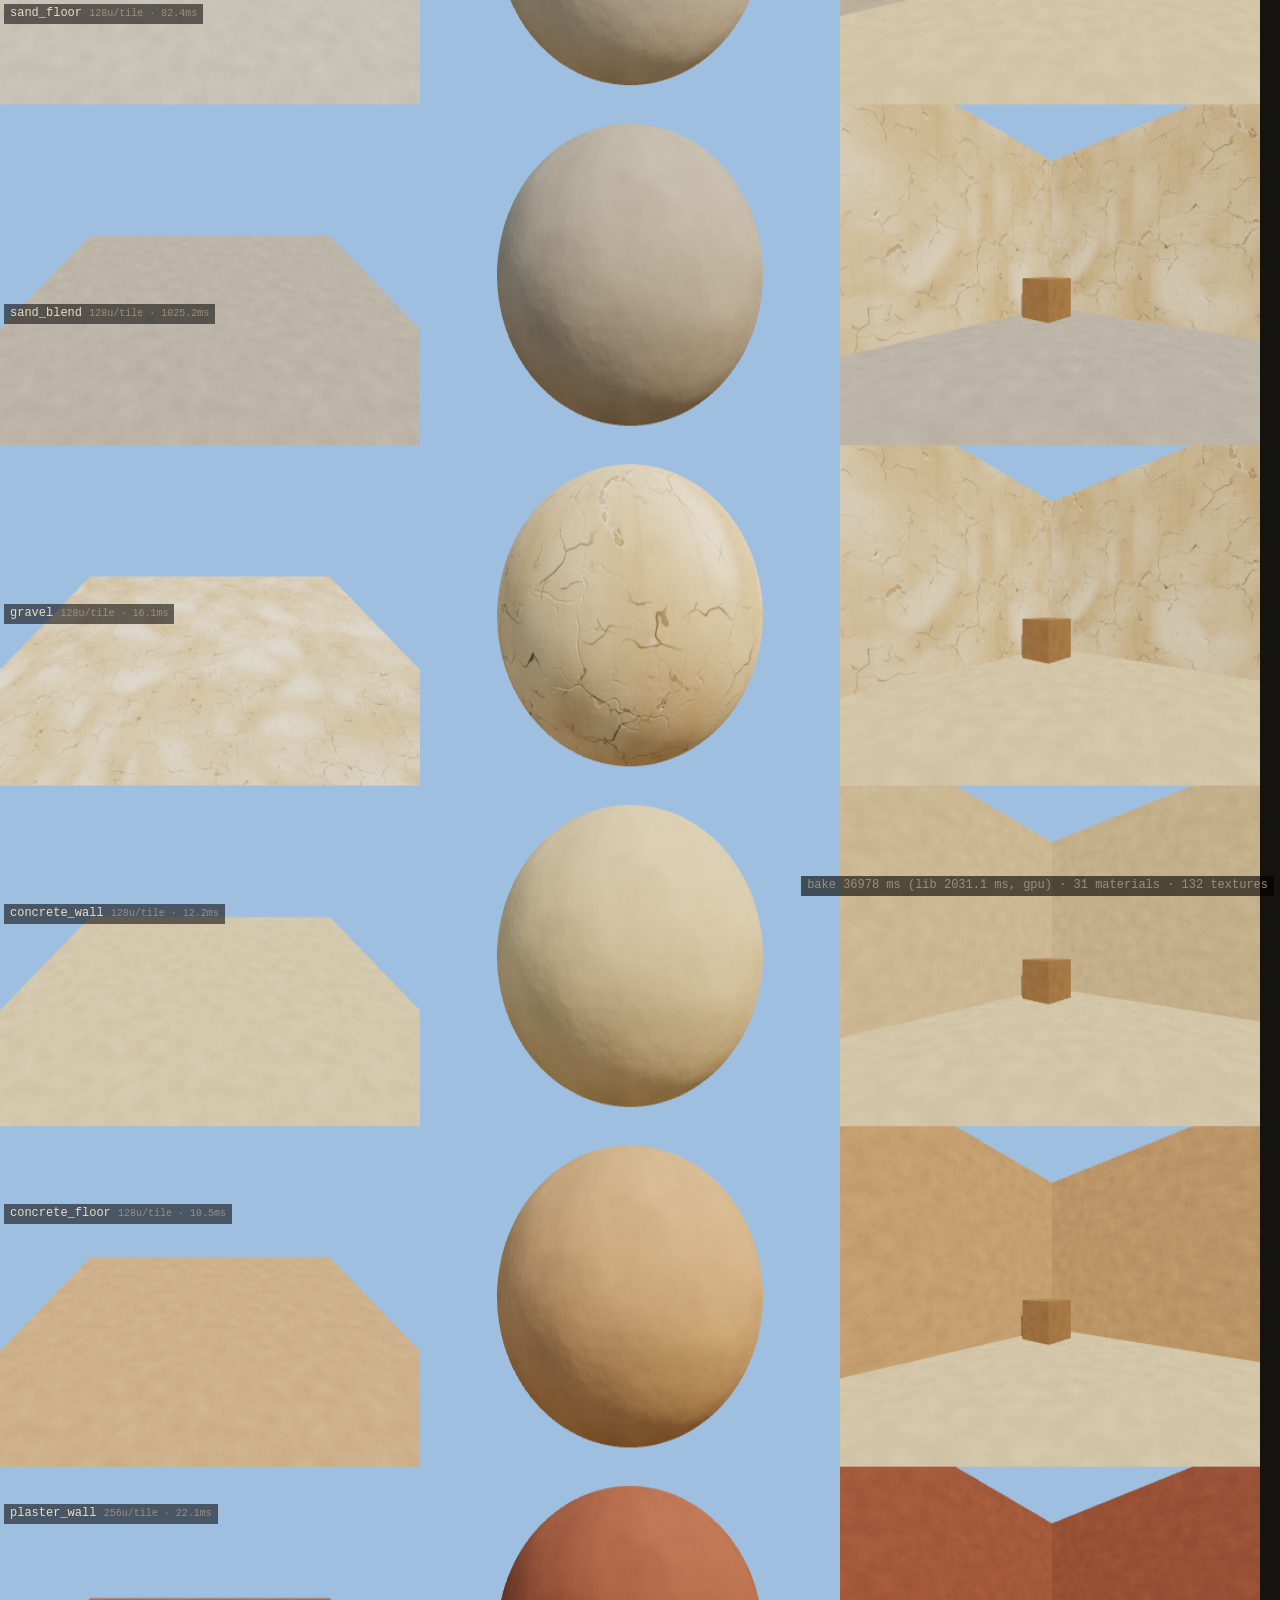
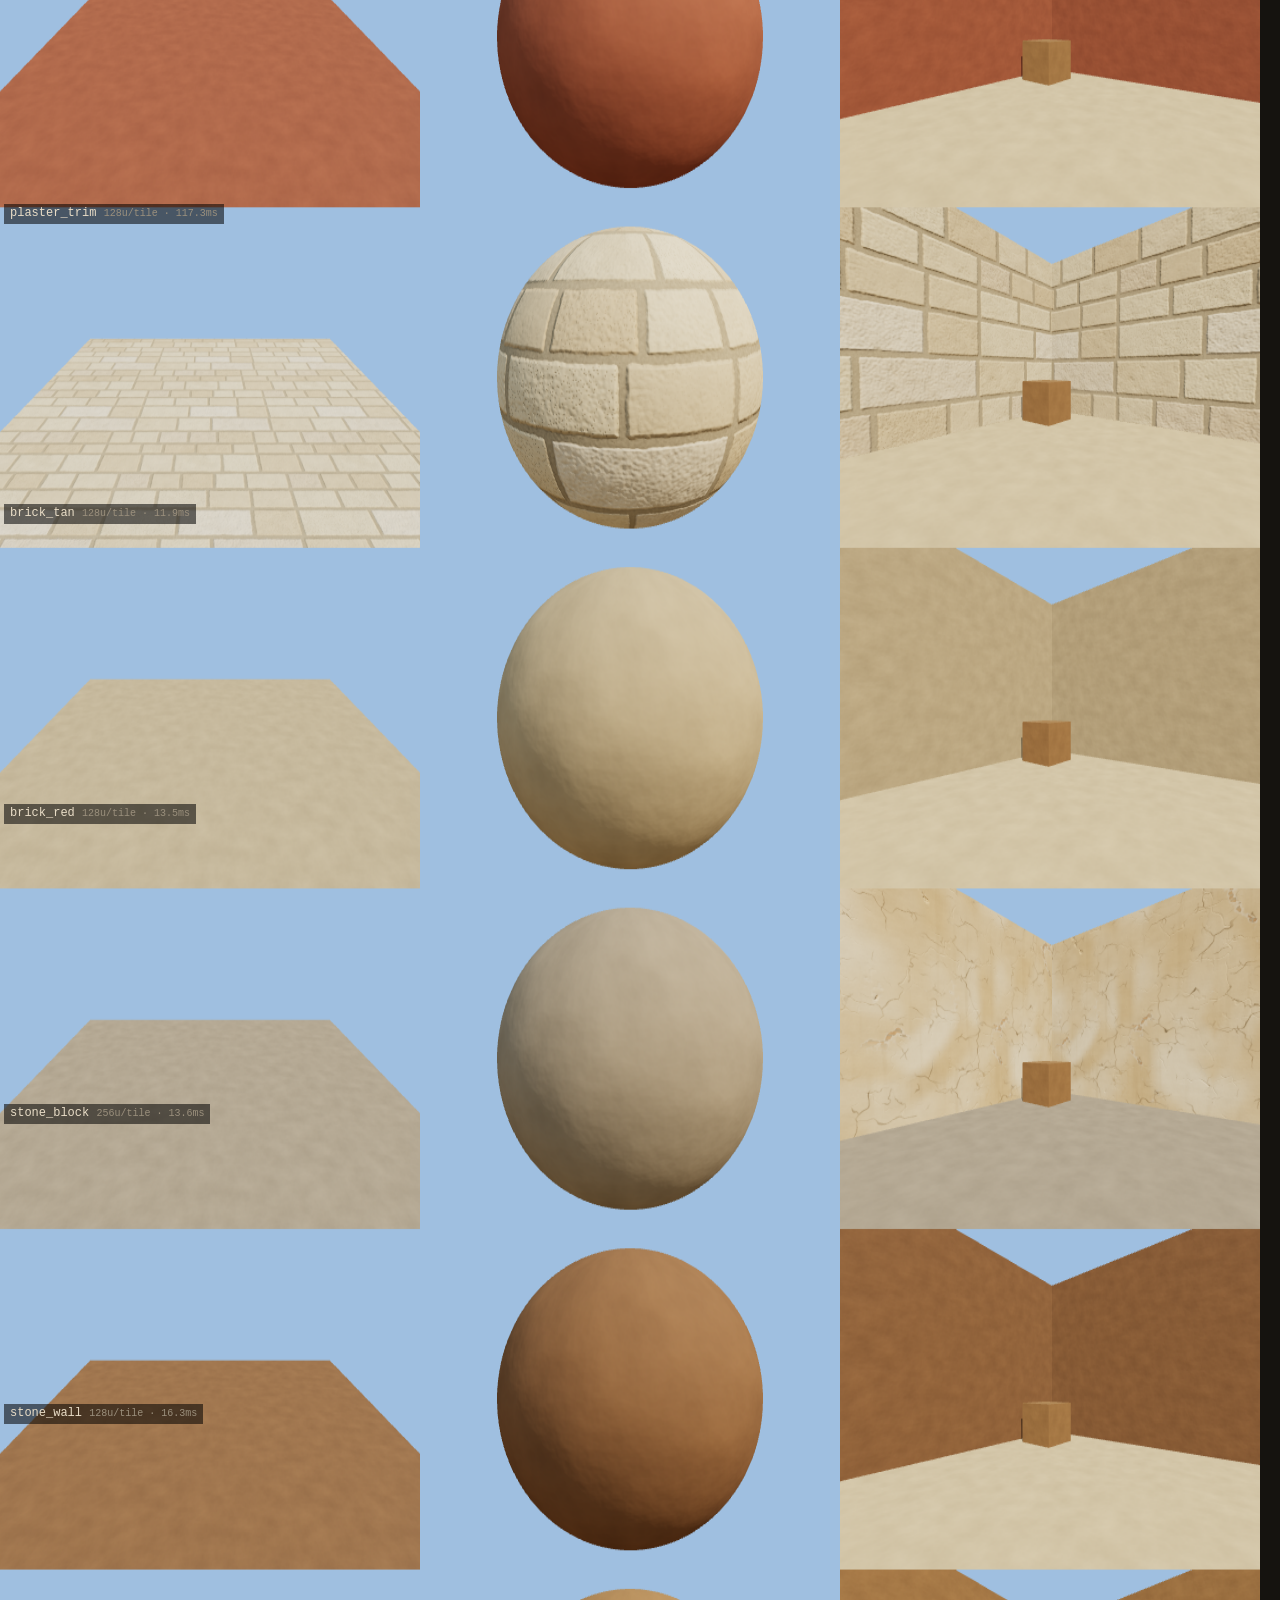
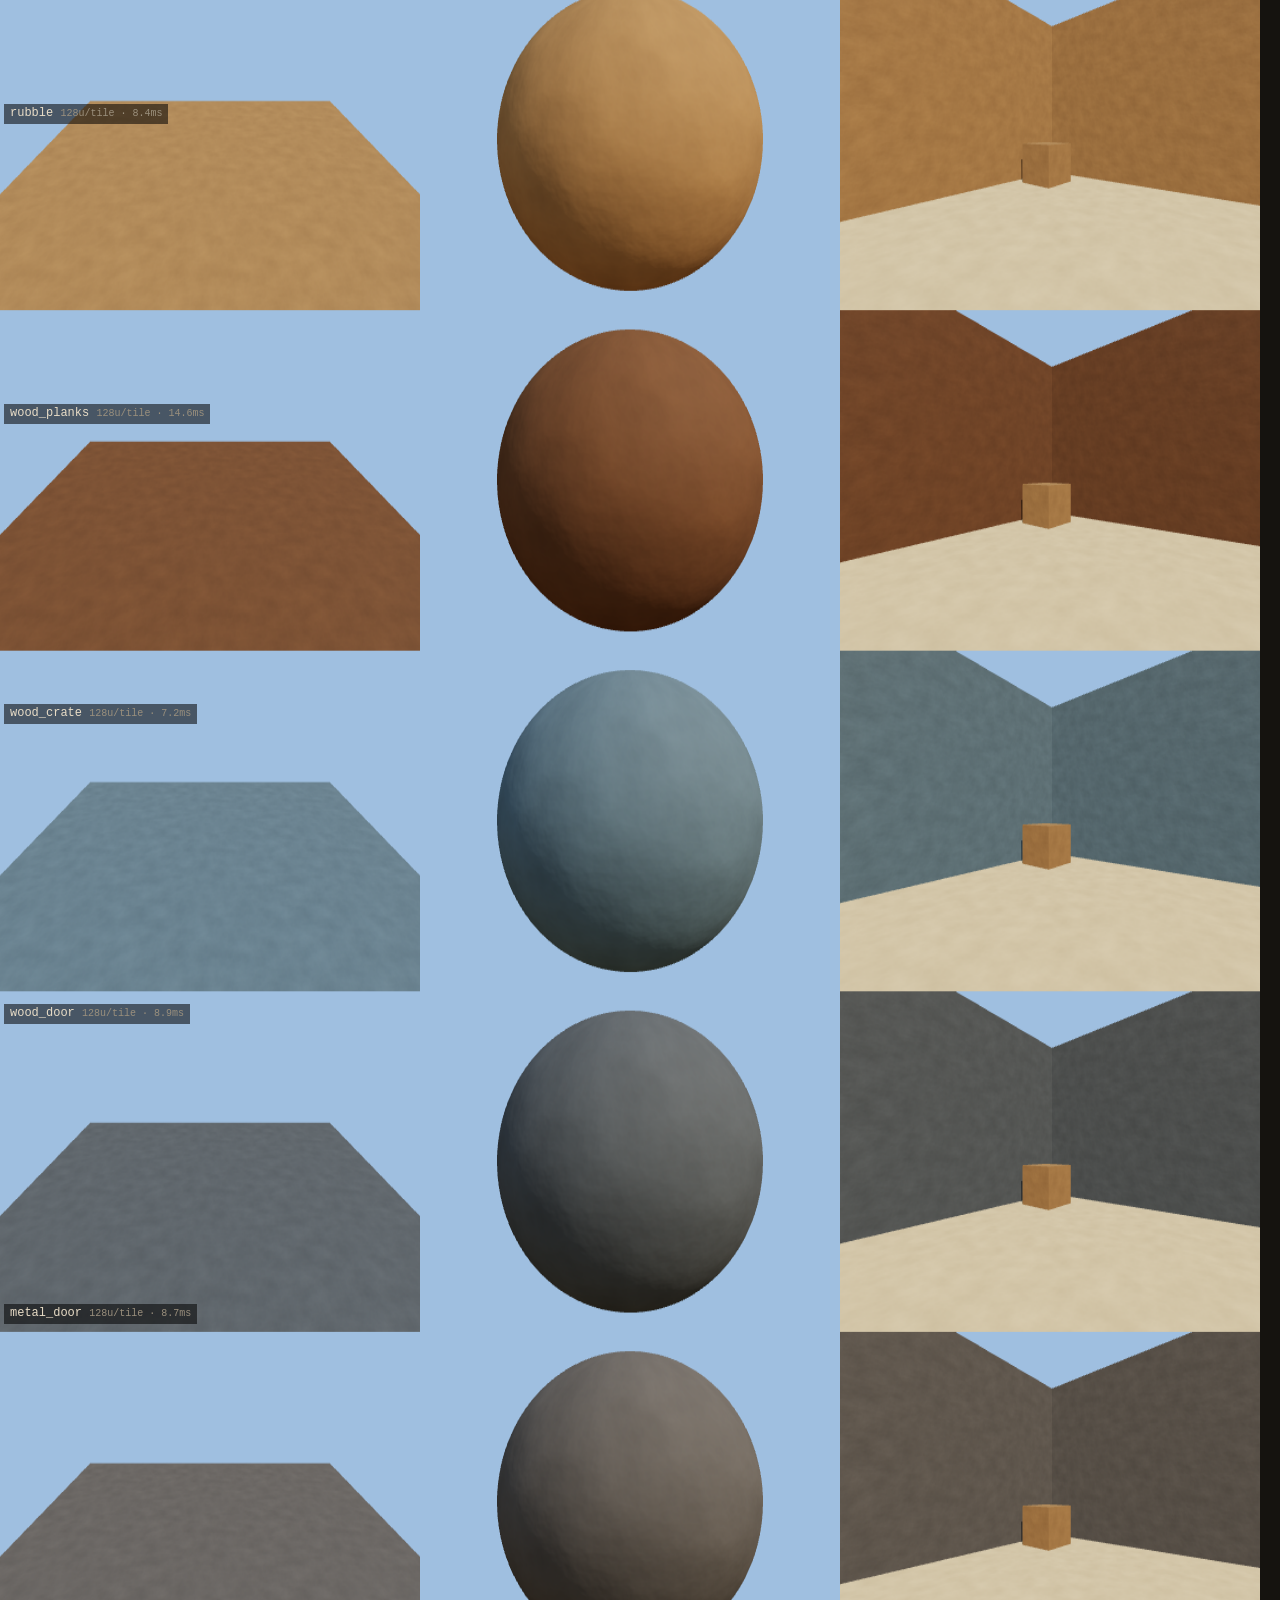
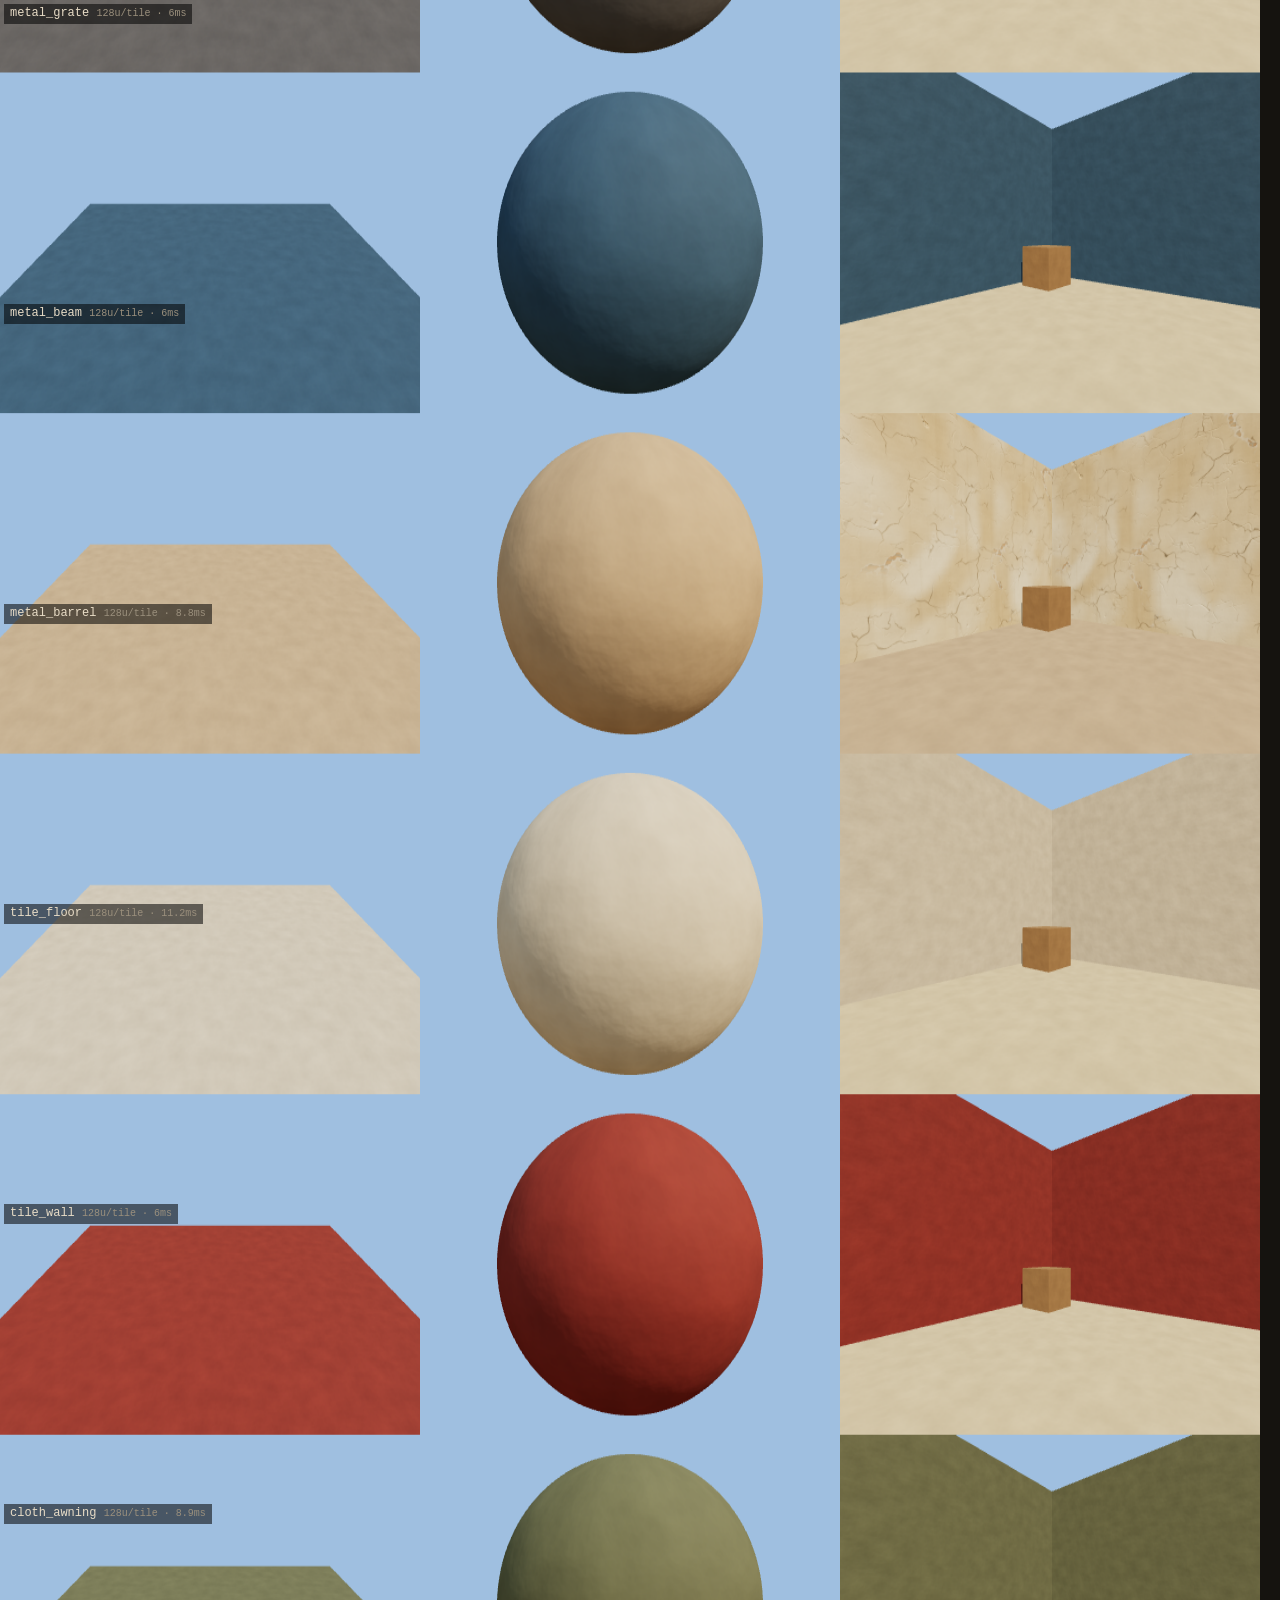
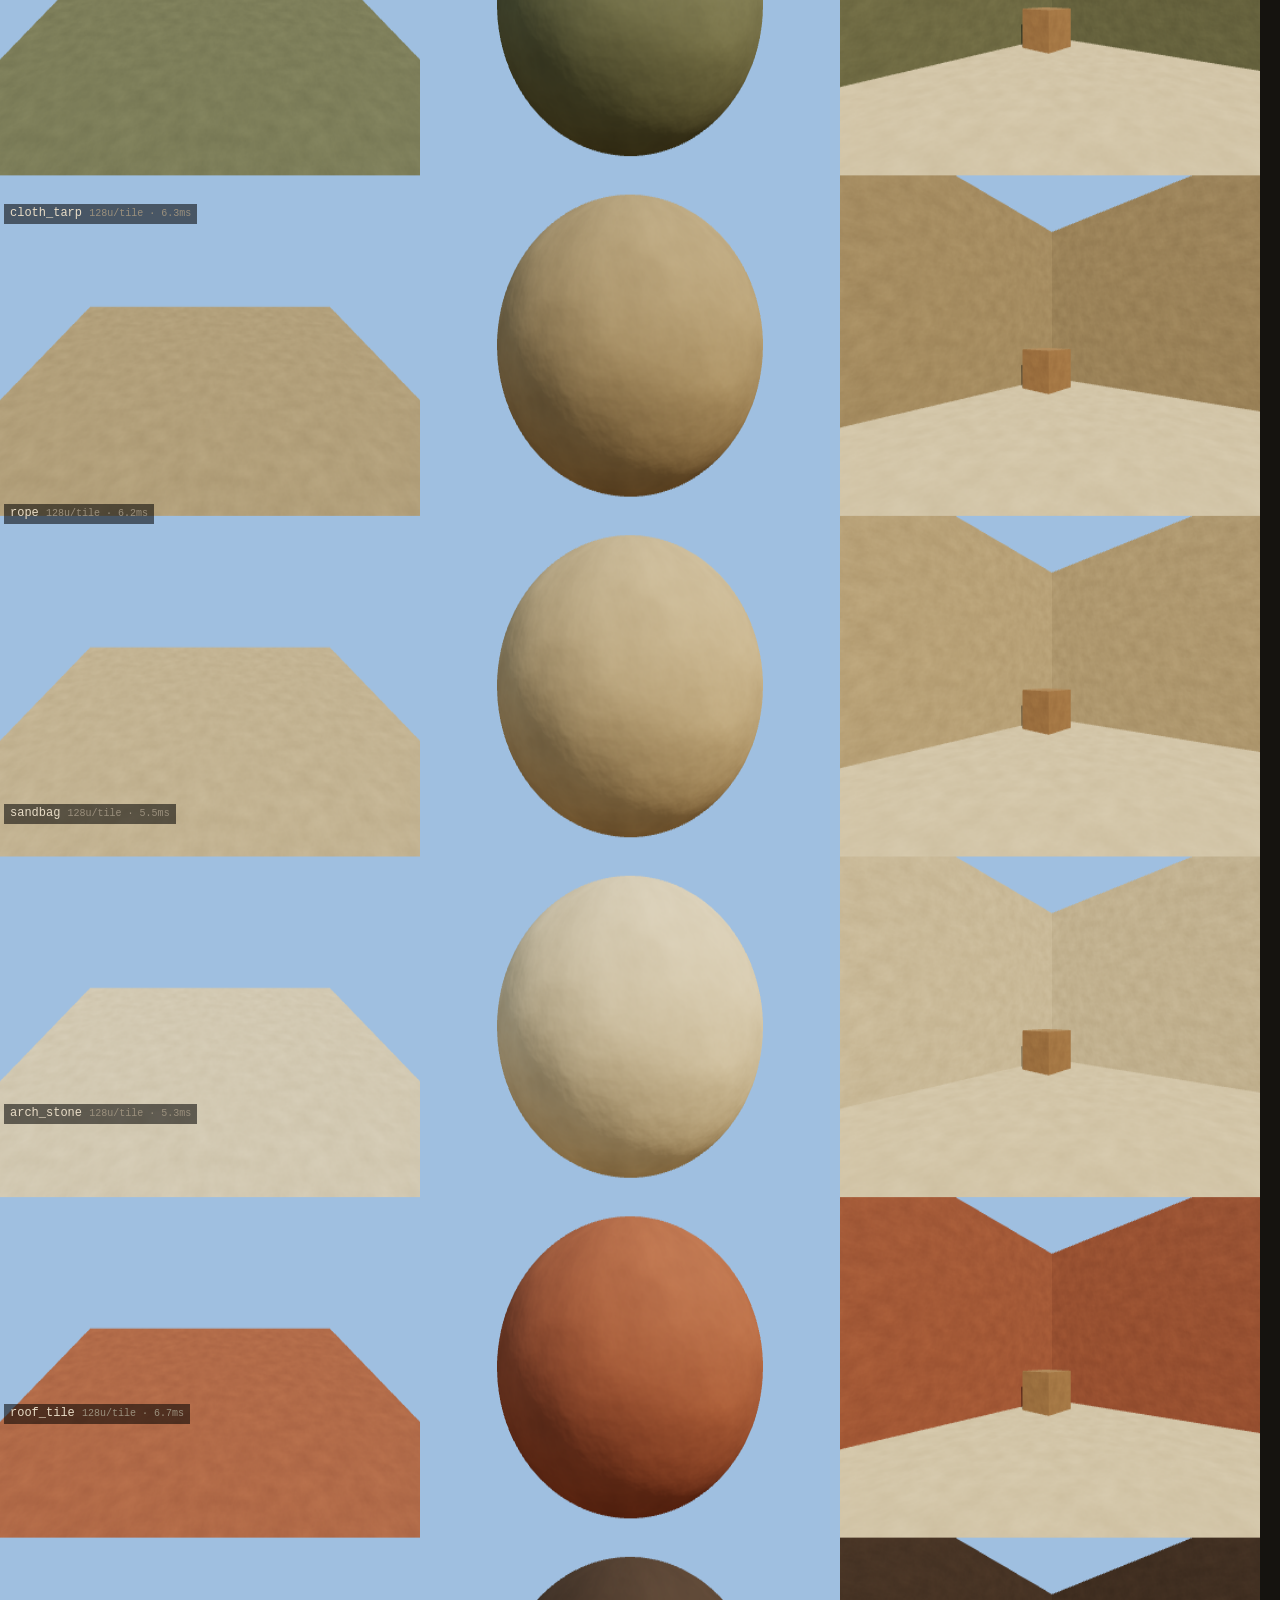
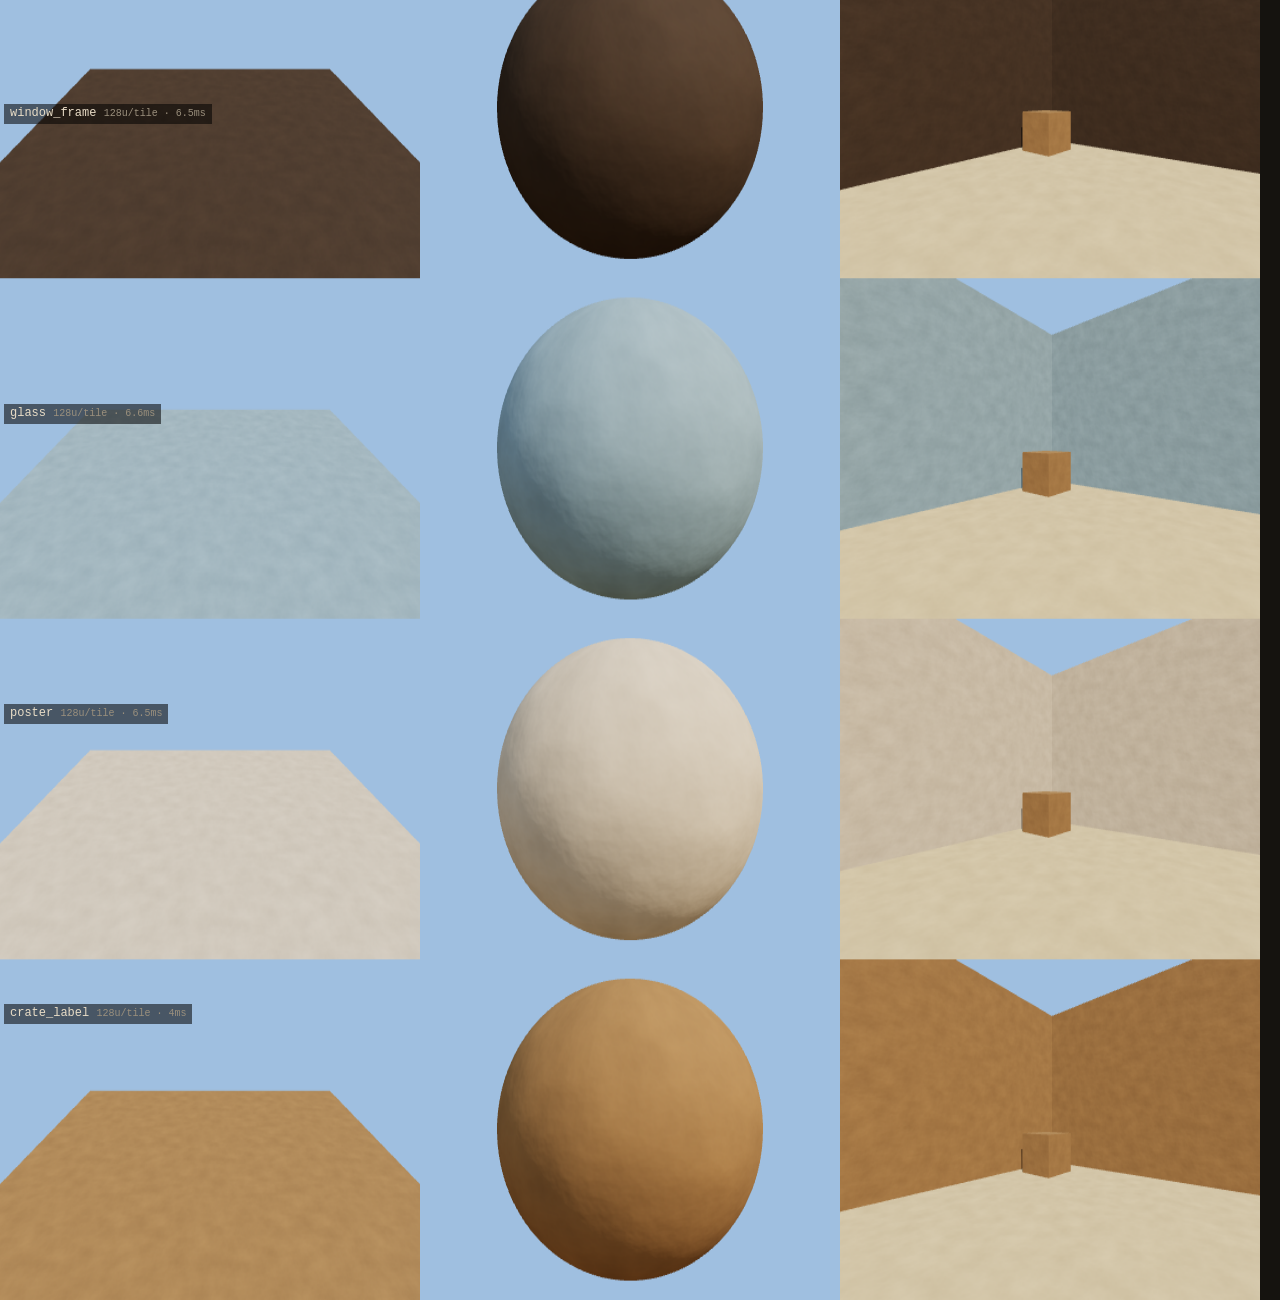
==== dust2/tools/texlab.html @ 78cd3561 "dust2: WIP snapshot of wave-1 agent work in progress Partial output from the parallel specialist age" ====
<!doctype html>
<html lang="en">
<head>
<meta charset="utf-8" />
<title>Texture Lab</title>
<meta name="viewport" content="width=device-width, initial-scale=1" />
<style>
  :root { --bg: #15130f; --fg: #e8dcc6; --dim: #9a8f7c; }
  html, body { margin: 0; background: var(--bg); color: var(--fg); font: 12px/1.3 ui-monospace, Menlo, Consolas, monospace; }
  canvas { display: block; }
  #labels { position: absolute; inset: 0; pointer-events: none; }
  .lab { position: absolute; padding: 2px 6px; background: rgba(0,0,0,.55); color: var(--fg); }
  .lab small { color: var(--dim); }
  #stat { position: fixed; right: 6px; bottom: 4px; color: var(--dim); background: rgba(0,0,0,.6); padding: 2px 6px; }
</style>
<script type="importmap">
{ "imports": { "three": "../vendor/three/build/three.module.js", "three/addons/": "../vendor/three/jsm/" } }
</script>
</head>
<body>
<canvas id="c"></canvas>
<div id="labels"></div>
<div id="stat"></div>
<script type="module">
// Texture lab: swatch board for TextureLib (see tools/texlab.mjs).
//   ?keys=a,b          materials to show (default all)
//   ?view=board        per material: 3x3 tiled plane | sphere | wall corner (world uvs)
//   ?view=maps         per material: albedo | normal | AO | roughness | metalness (flat)
//   ?view=wall&keys=k  one big corner + plane, for close critique
//   ?view=decals       every decal on a concrete wall
//   ?cell=WxH          cell size (default 420x300)
import * as THREE from 'three';
import { World } from '../src/core/world.js';
import { TextureLib } from '../src/art/textures.js';

const P = new URLSearchParams(location.search);
World.quality = P.get('quality') || 'high';
const view = P.get('view') || 'board';
const [CW, CH] = (P.get('cell') || (view === 'wall' ? '960x620' : view === 'maps' ? '256x256' : '420x300')).split('x').map(Number);

const canvas = document.getElementById('c');
const renderer = new THREE.WebGLRenderer({ canvas, antialias: true, preserveDrawingBuffer: true });
renderer.setPixelRatio(1);
renderer.outputColorSpace = THREE.SRGBColorSpace;
renderer.toneMapping = THREE.ACESFilmicToneMapping;
renderer.toneMappingExposure = +(P.get('exposure') || 1.0);
renderer.shadowMap.enabled = true;
renderer.shadowMap.type = THREE.PCFSoftShadowMap;
window.renderer = renderer;
TextureLib.setRenderer(renderer);

const t0 = performance.now();
await TextureLib.ready;
// force GPU completion so the timing is honest
{ const px = new Uint8Array(4); const rt = new THREE.WebGLRenderTarget(1, 1); renderer.setRenderTarget(rt); renderer.readRenderTargetPixels(rt, 0, 0, 1, 1, px); renderer.setRenderTarget(null); rt.dispose(); }
const bakeMs = performance.now() - t0;

const keys = (P.get('keys') || TextureLib.keys().join(',')).split(',').filter(Boolean);
const labels = document.getElementById('labels');
function label(x, y, html) { const d = document.createElement('div'); d.className = 'lab'; d.style.left = x + 'px'; d.style.top = y + 'px'; d.innerHTML = html; labels.appendChild(d); }

// ---- lighting rig shared by the 3D views --------------------------------------------------
function rig(scene, target, size) {
  const hemi = new THREE.HemisphereLight(0xbcd3ef, 0x9a7e58, 1.15);
  scene.add(hemi);
  const sun = new THREE.DirectionalLight(0xffeed8, 3.4);
  sun.position.copy(target).add(new THREE.Vector3(0.55, 0.75, 0.42).normalize().multiplyScalar(size * 3));
  sun.target.position.copy(target);
  sun.castShadow = true;
  sun.shadow.mapSize.set(2048, 2048);
  const s = sun.shadow.camera; s.left = s.bottom = -size * 1.2; s.right = s.top = size * 1.2; s.near = 1e-3 * size; s.far = size * 8;
  sun.shadow.bias = -0.0004; sun.shadow.normalBias = 0.01 * size / 256;
  scene.add(sun, sun.target);
  scene.background = new THREE.Color(0x9fbfe0);
}

// sky-ish environment for plausible specular
const pmrem = new THREE.PMREMGenerator(renderer);
{
  const es = new THREE.Scene();
  const g = new THREE.SphereGeometry(10, 32, 16);
  const m = new THREE.ShaderMaterial({ side: THREE.BackSide, vertexShader: 'varying vec3 p; void main(){ p = position; gl_Position = projectionMatrix*modelViewMatrix*vec4(position,1.); }',
    fragmentShader: 'varying vec3 p; void main(){ float y = normalize(p).y; vec3 sky = mix(vec3(0.75,0.82,0.9), vec3(0.35,0.55,0.85), smoothstep(0.,1.,y)); vec3 gr = vec3(0.45,0.37,0.26); gl_FragColor = vec4(y > 0. ? sky : gr, 1.); }' });
  es.add(new THREE.Mesh(g, m));
  var envTex = pmrem.fromScene(es, 0.02).texture;
}

// (a) 3x3 tiled plane
const planeScene = new THREE.Scene(); planeScene.environment = envTex; planeScene.environmentIntensity = 0.5;
rig(planeScene, new THREE.Vector3(0, 0, 0), 2);
const plane = new THREE.Mesh(new THREE.PlaneGeometry(3, 3), null);
plane.rotation.x = -Math.PI / 2; plane.receiveShadow = true; planeScene.add(plane);
const planeCam = new THREE.PerspectiveCamera(50, CW / CH, 0.01, 50);
planeCam.position.set(0, 1.25, 2.35); planeCam.lookAt(0, 0, -0.45);

// (b) sphere
const sphScene = new THREE.Scene(); sphScene.environment = envTex; sphScene.environmentIntensity = 0.5;
rig(sphScene, new THREE.Vector3(), 2);
const sph = new THREE.Mesh(new THREE.SphereGeometry(1, 128, 64), null); sph.castShadow = sph.receiveShadow = true; sphScene.add(sph);
const sphCam = new THREE.PerspectiveCamera(40, CW / CH, 0.1, 50); sphCam.position.set(0, 0.6, 3.2); sphCam.lookAt(0, 0, 0);

// (c) corner of two walls + floor, world-space uvs at real texel density
const FLOOR_KEYS = new Set(['sand_floor', 'sand_blend', 'gravel', 'concrete_floor', 'tile_floor', 'rubble']);
function cornerScene(key) {
  const inf = TextureLib.info(key) || { world: 256 };
  const W = 256;
  const sc = new THREE.Scene(); sc.environment = envTex; sc.environmentIntensity = 0.5;
  rig(sc, new THREE.Vector3(-W * 0.2, 40, -W * 0.2), W);
  const wallKey = FLOOR_KEYS.has(key) ? 'plaster_wall' : key;
  const floorKey = FLOOR_KEYS.has(key) ? key : 'sand_floor';
  const wm = TextureLib.material(wallKey, { world: true });
  const fm = TextureLib.material(floorKey, { world: true });
  const box = (sx, sy, sz, x, y, z, m) => { const b = new THREE.Mesh(new THREE.BoxGeometry(sx, sy, sz), m); b.position.set(x, y, z); b.castShadow = b.receiveShadow = true; sc.add(b); return b; };
  box(3 * W, 16, 3 * W, 0, -8, 0, fm);
  box(3 * W, 220, 16, 0, 110, -W * 0.5 - 8, wm);
  box(16, 220, 3 * W, -W * 0.5 - 8, 110, 0, wm);
  box(48, 48, 48, -W * 0.5 + 40, 24, -W * 0.5 + 60, TextureLib.material('wood_crate', { world: true }));
  const cam = new THREE.PerspectiveCamera(70, CW / CH, 1, 5000);
  cam.position.set(W * 0.42, 64, W * 0.62); cam.lookAt(-W * 0.35, 52, -W * 0.3);
  return { sc, cam };
}

// flat map viewer
const flatScene = new THREE.Scene();
const flatCam = new THREE.OrthographicCamera(-1, 1, 1, -1, 0, 1);
const flatMat = new THREE.ShaderMaterial({
  uniforms: { t: { value: null }, mode: { value: 0 }, enc: { value: 0 } },
  vertexShader: 'varying vec2 vUv; void main(){ vUv = uv; gl_Position = vec4(position.xy, 0., 1.); }',
  fragmentShader: `uniform sampler2D t; uniform int mode; uniform int enc; varying vec2 vUv;
    void main(){ vec4 c = texture2D(t, vUv); vec3 o = c.rgb;
      if (mode == 1) o = vec3(c.r); else if (mode == 2) o = vec3(c.g); else if (mode == 3) o = vec3(c.b); else if (mode == 4) o = vec3(c.a);
      if (enc == 1) o = pow(o, vec3(1.0 / 2.2));
      gl_FragColor = vec4(o, 1.);
    }`,
});
flatMat.toneMapped = false;
flatScene.add(new THREE.Mesh(new THREE.PlaneGeometry(2, 2), flatMat));

function renderCell(scene, cam, x, y, w, h, H) {
  renderer.setViewport(x, H - y - h, w, h);
  renderer.setScissor(x, H - y - h, w, h);
  renderer.render(scene, cam);
}

function layout(cols, rows) {
  const W = cols * CW, H = rows * CH;
  renderer.setSize(W, H, true);
  renderer.setScissorTest(true);
  renderer.autoClear = true;
  return [W, H];
}

const st = TextureLib.stats();
if (view === 'board') {
  const [, H] = layout(3, keys.length);
  keys.forEach((k, i) => {
    const y = i * CH;
    plane.material = TextureLib.material(k, { repeat: 3 });
    renderCell(planeScene, planeCam, 0, y, CW, CH, H);
    sph.material = TextureLib.material(k, { repeat: [2, 1] });
    renderCell(sphScene, sphCam, CW, y, CW, CH, H);
    const c = cornerScene(k);
    renderCell(c.sc, c.cam, 2 * CW, y, CW, CH, H);
    const inf = TextureLib.info(k);
    label(4, y + 4, `${k} <small>${inf?.world}u/tile · ${st.perKey[k] ?? '?'}ms</small>`);
  });
} else if (view === 'wall') {
  const [, H] = layout(1, keys.length * 2);
  keys.forEach((k, i) => {
    const c = cornerScene(k);
    renderCell(c.sc, c.cam, 0, i * 2 * CH, CW, CH, H);
    plane.material = TextureLib.material(k, { repeat: 3 });
    renderCell(planeScene, planeCam, 0, (i * 2 + 1) * CH, CW, CH, H);
    label(4, i * 2 * CH + 4, k);
  });
} else if (view === 'maps') {
  const modes = [['map', 0, 'albedo'], ['normalMap', 0, 'normal'], ['orm', 1, 'AO'], ['orm', 2, 'rough'], ['orm', 3, 'metal']];
  const [, H] = layout(modes.length, keys.length);
  keys.forEach((k, i) => {
    const mp = TextureLib.maps(k);
    modes.forEach(([mk, mode, nm], j) => {
      flatMat.uniforms.t.value = mp[mk]; flatMat.uniforms.mode.value = mode; flatMat.uniforms.enc.value = mk === 'map' ? 1 : 0;
      renderCell(flatScene, flatCam, j * CW, i * CH, CW, CH, H);
      label(j * CW + 2, i * CH + 2, `${k} <small>${nm}</small>`);
    });
  });
} else if (view === 'decals') {
  const types = TextureLib.decalTypes();
  const [, H] = layout(types.length, 1);
  const sc = new THREE.Scene(); sc.environment = envTex; sc.environmentIntensity = 0.5;
  rig(sc, new THREE.Vector3(), 32);
  const wall = new THREE.Mesh(new THREE.PlaneGeometry(40, 40), null); sc.add(wall);
  const dm = new THREE.MeshStandardMaterial({ transparent: true, polygonOffset: true, polygonOffsetFactor: -2, depthWrite: false, roughness: 0.9 });
  const dq = new THREE.Mesh(new THREE.PlaneGeometry(12, 12), dm); dq.position.z = 0.01; sc.add(dq);
  const cam = new THREE.PerspectiveCamera(40, CW / CH, 0.1, 200); cam.position.set(4, 3, 22); cam.lookAt(0, 0, 0);
  const wallFor = { bullet_wood: 'wood_planks', bullet_metal: 'metal_door', bullet_sand: 'sand_floor', bullet_glass: 'glass', bullet_plaster: 'plaster_wall' };
  types.forEach((t, j) => {
    wall.material = TextureLib.material(wallFor[t] || 'concrete_wall', { repeat: 0.2 });
    const d = TextureLib.decal(t);
    dm.map = d; dm.normalMap = d?.normalMap || null; dm.needsUpdate = true;
    renderCell(sc, cam, j * CW, 0, CW, CH, H);
    label(j * CW + 2, 2, t);
  });
}

document.getElementById('stat').textContent = `bake ${bakeMs.toFixed(0)} ms (lib ${st.ms} ms, ${st.mode}) · ${keys.length} materials · ${renderer.info.memory.textures} textures`;
window.__TEXLAB = { bakeMs, stats: st, maxAniso: renderer.capabilities.getMaxAnisotropy() };
window.__TEXLAB_READY = true;
</script>
</body>
</html>
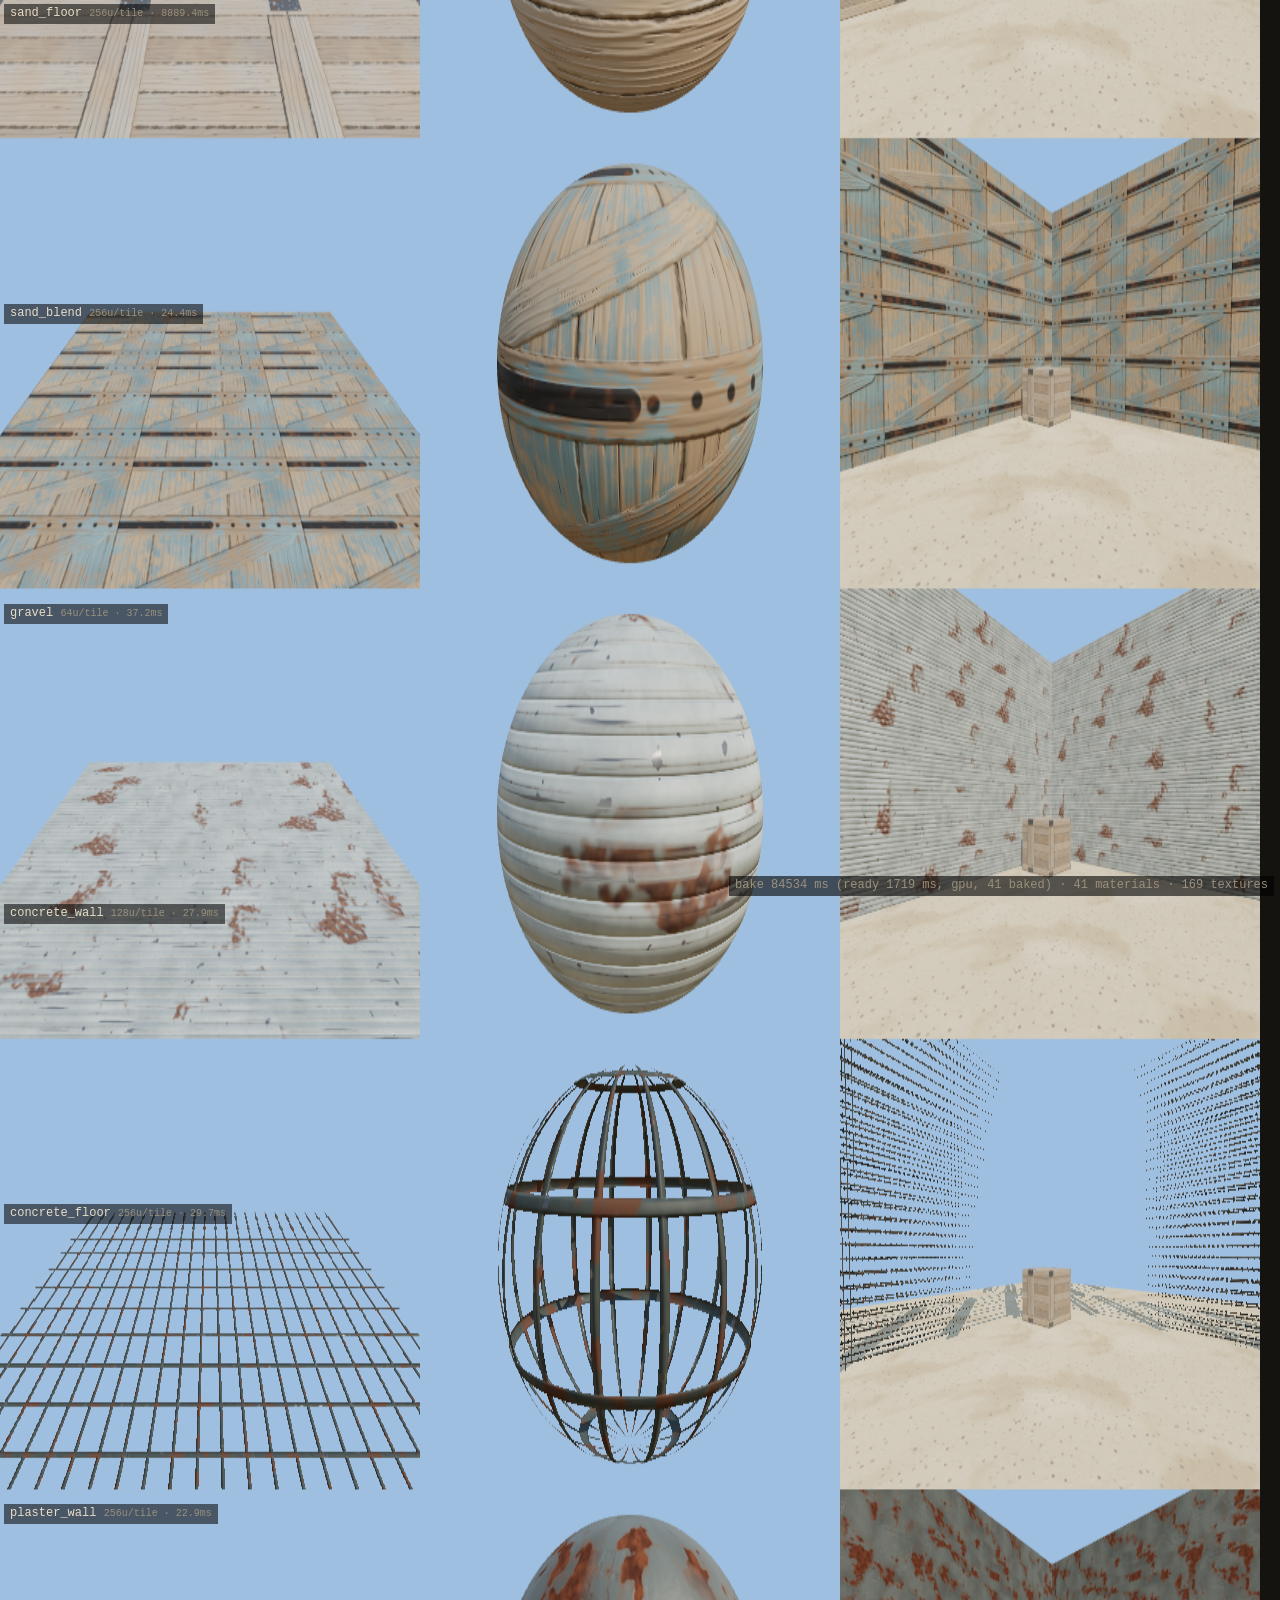
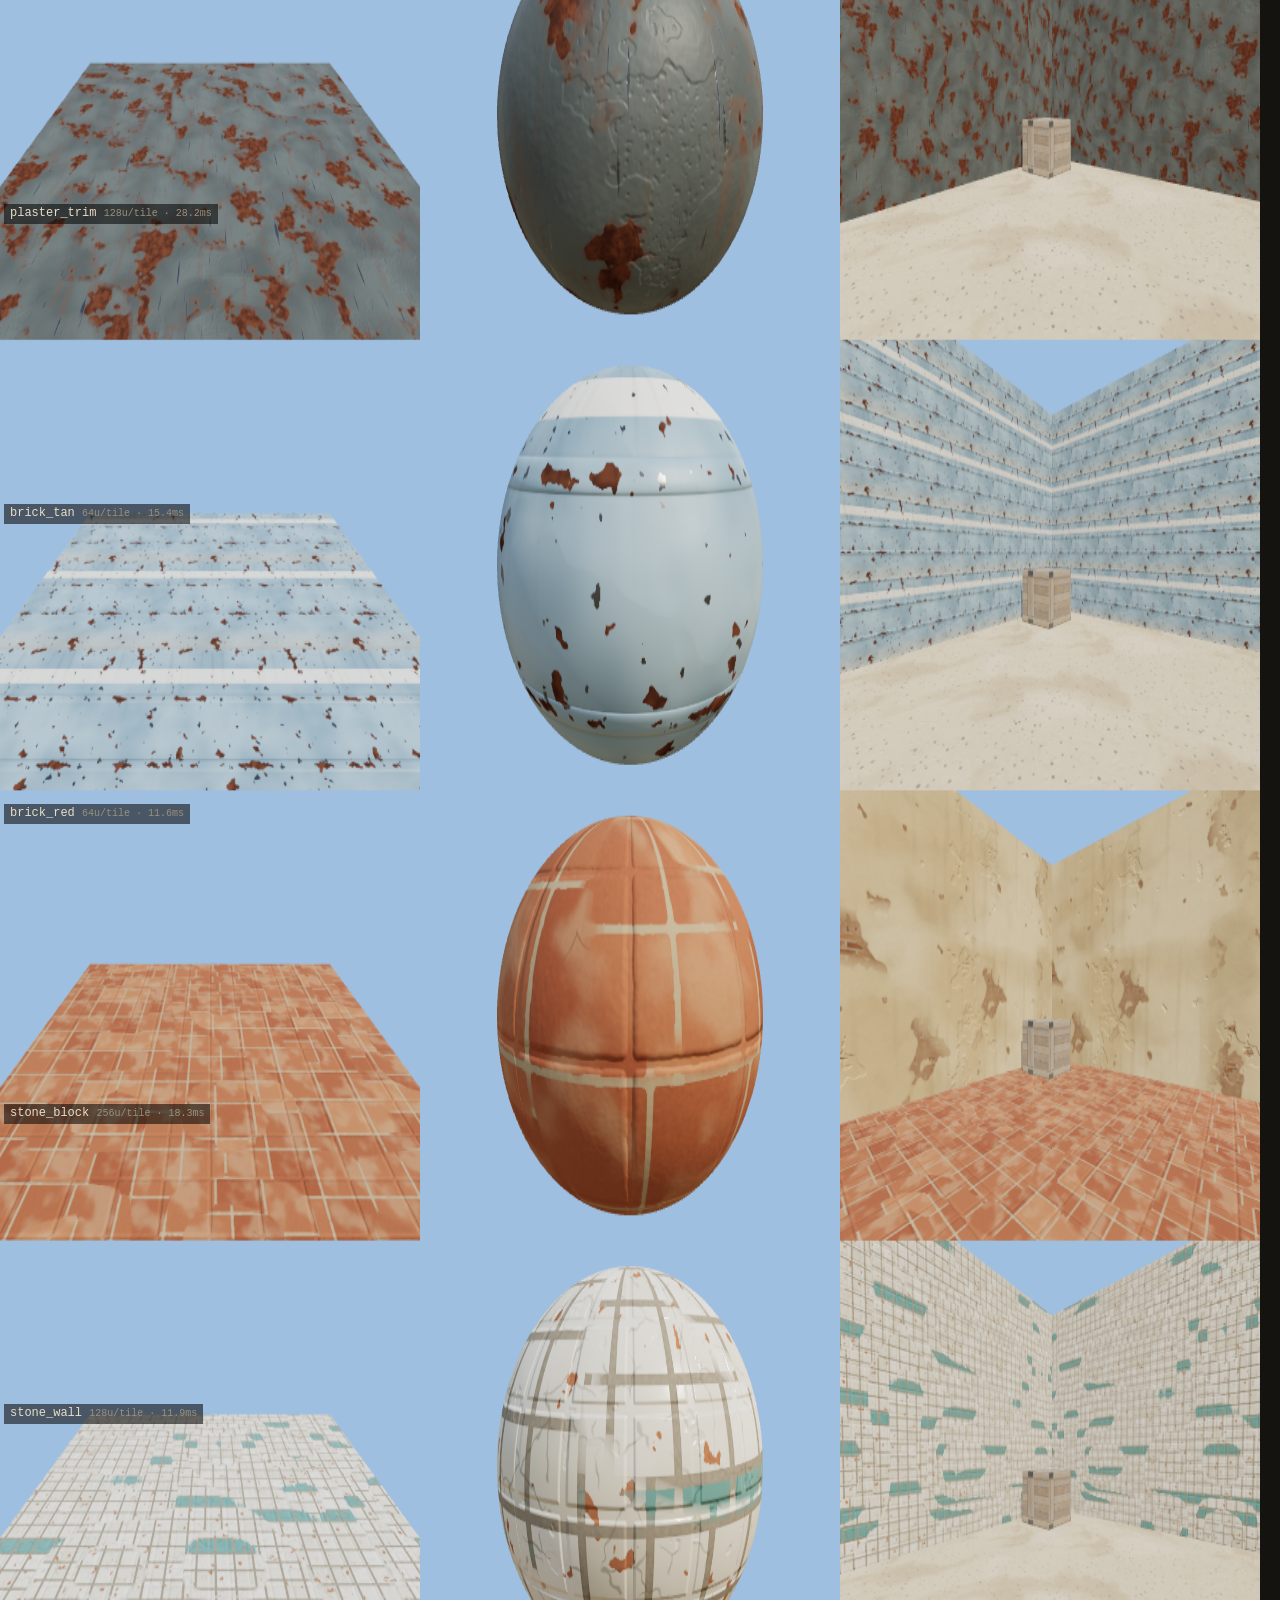
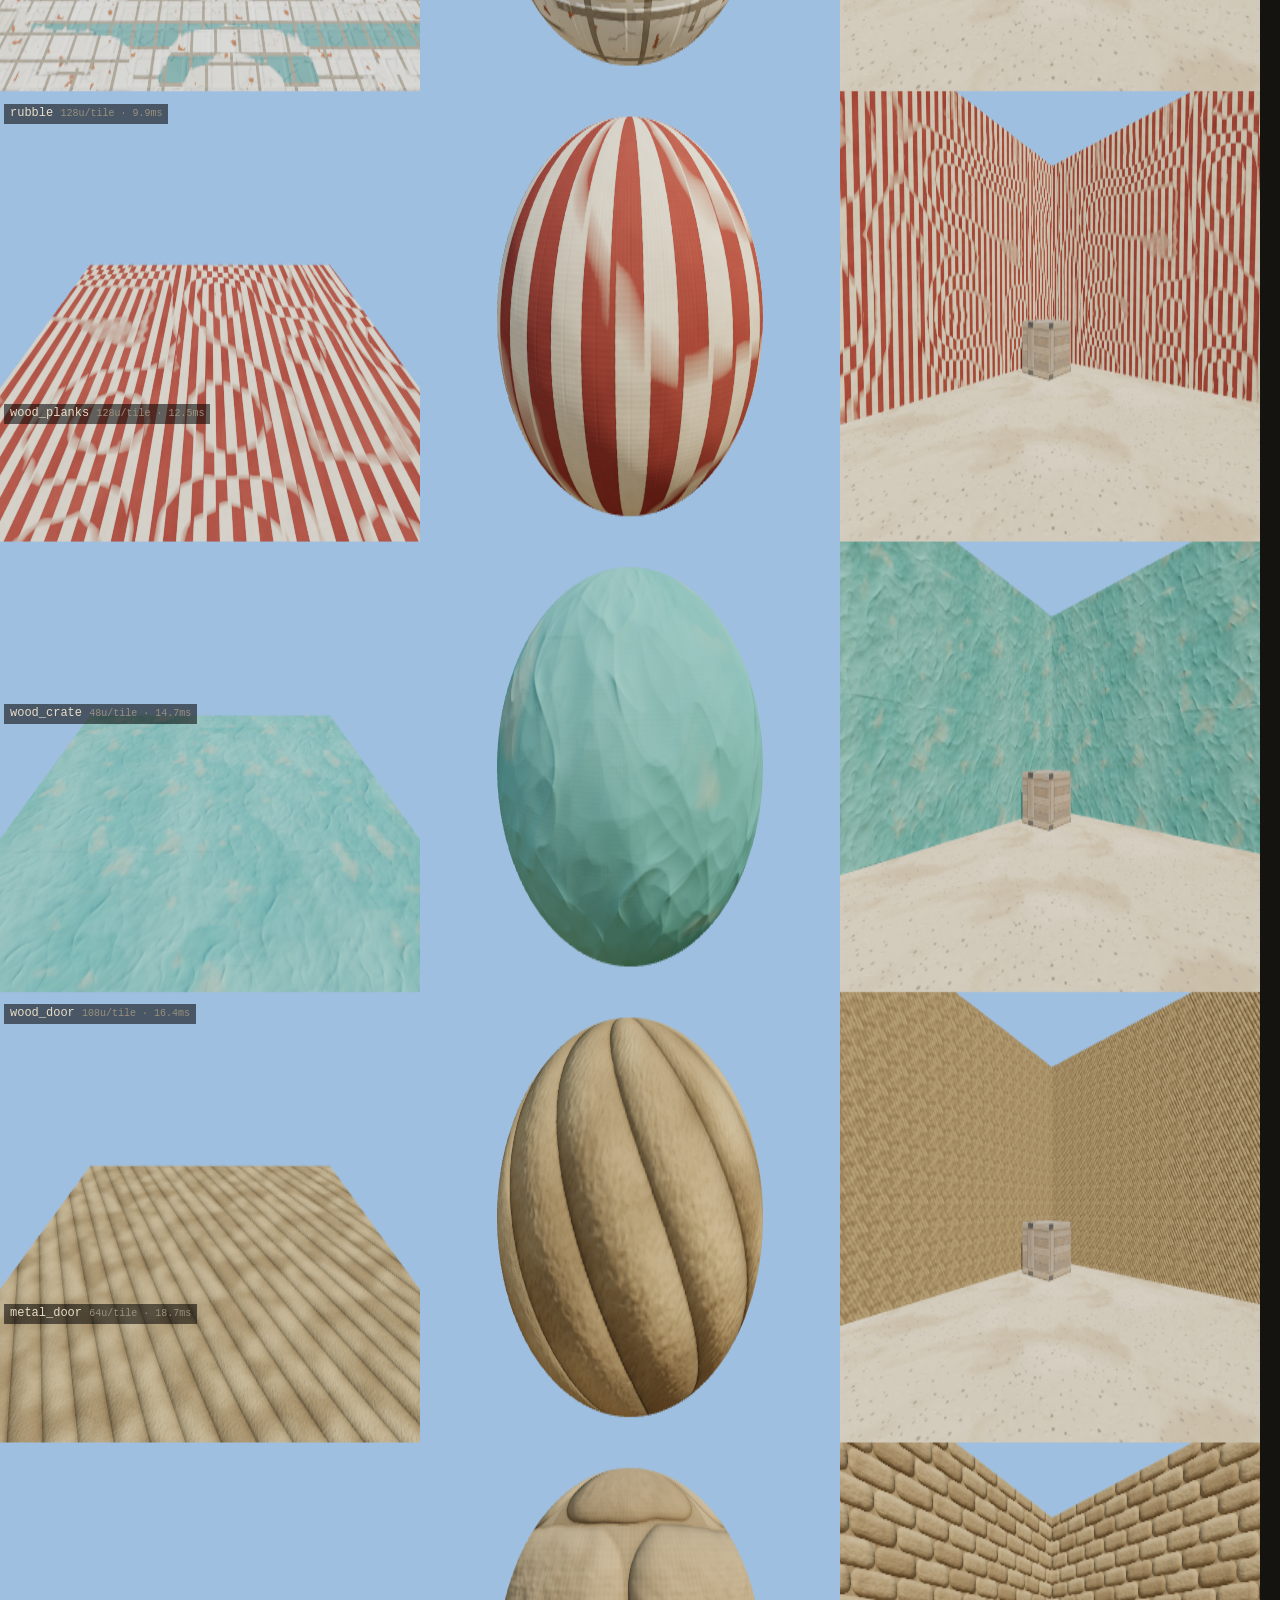
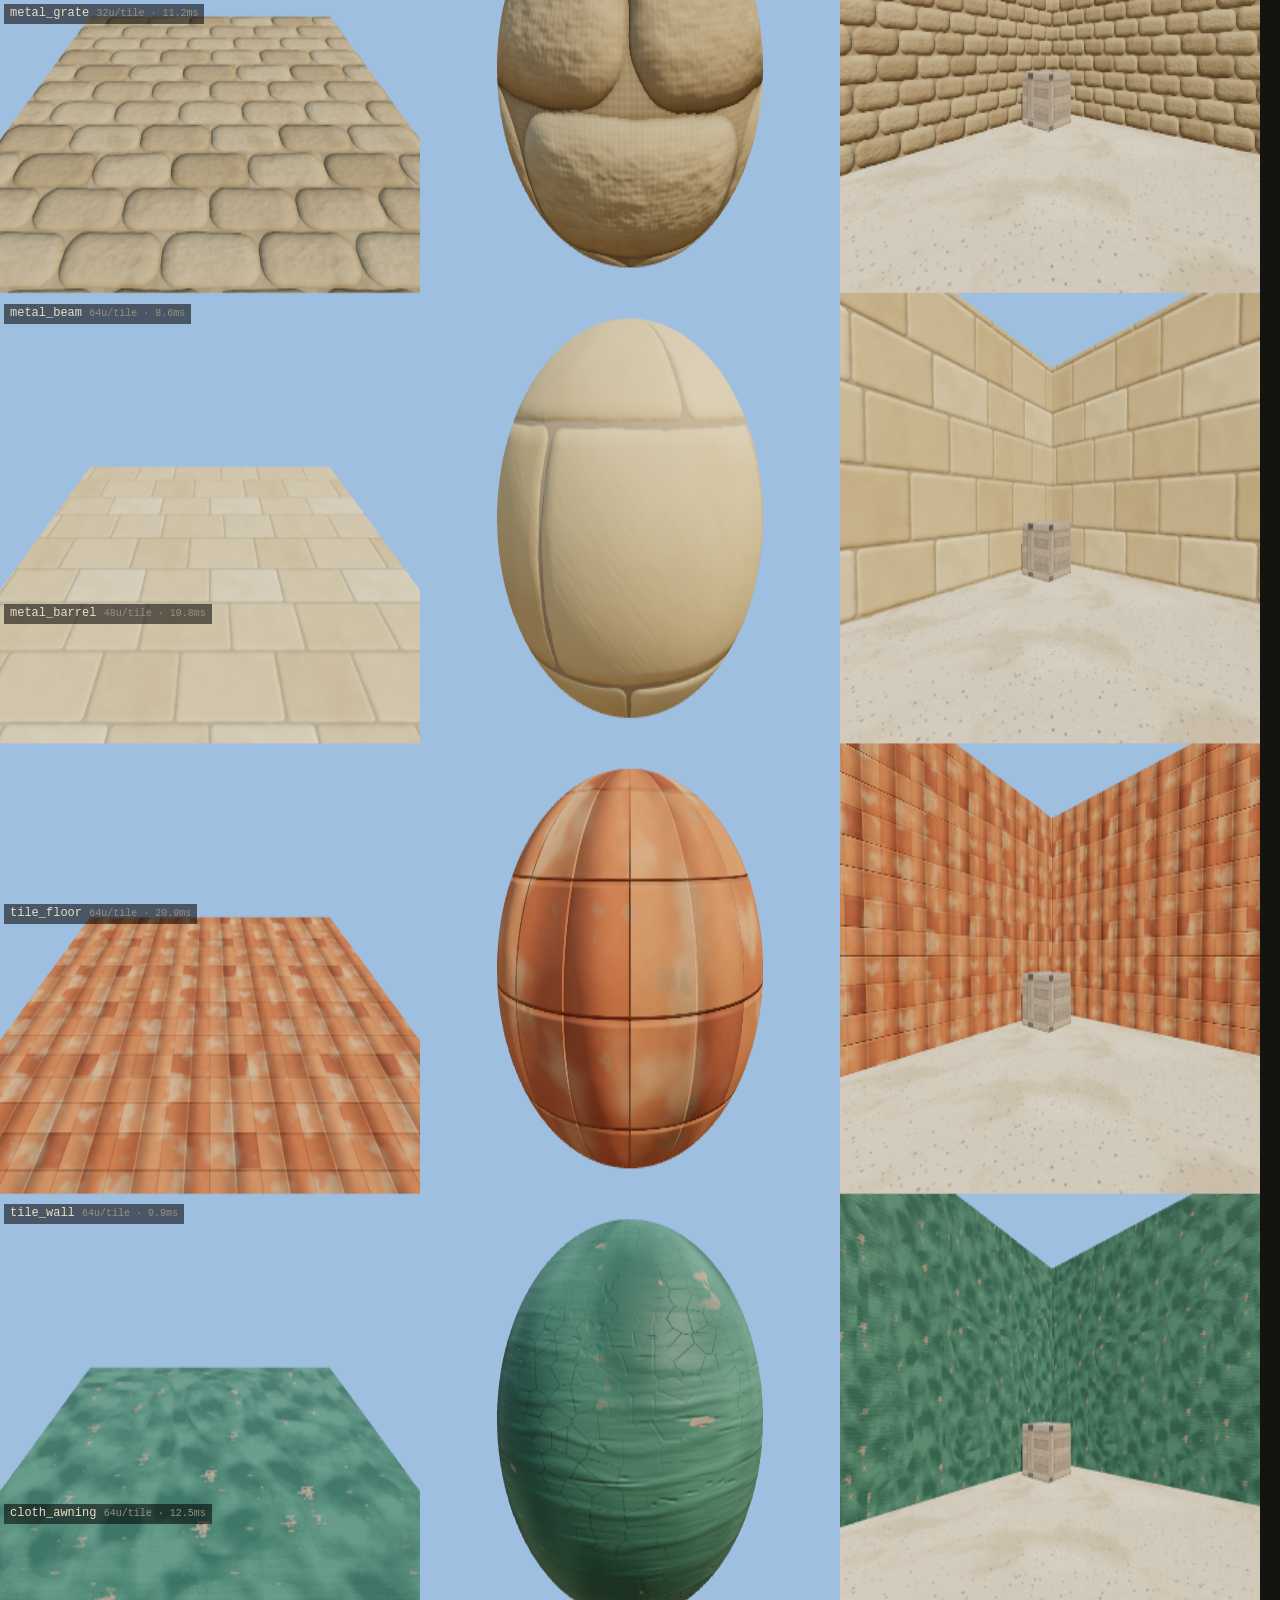
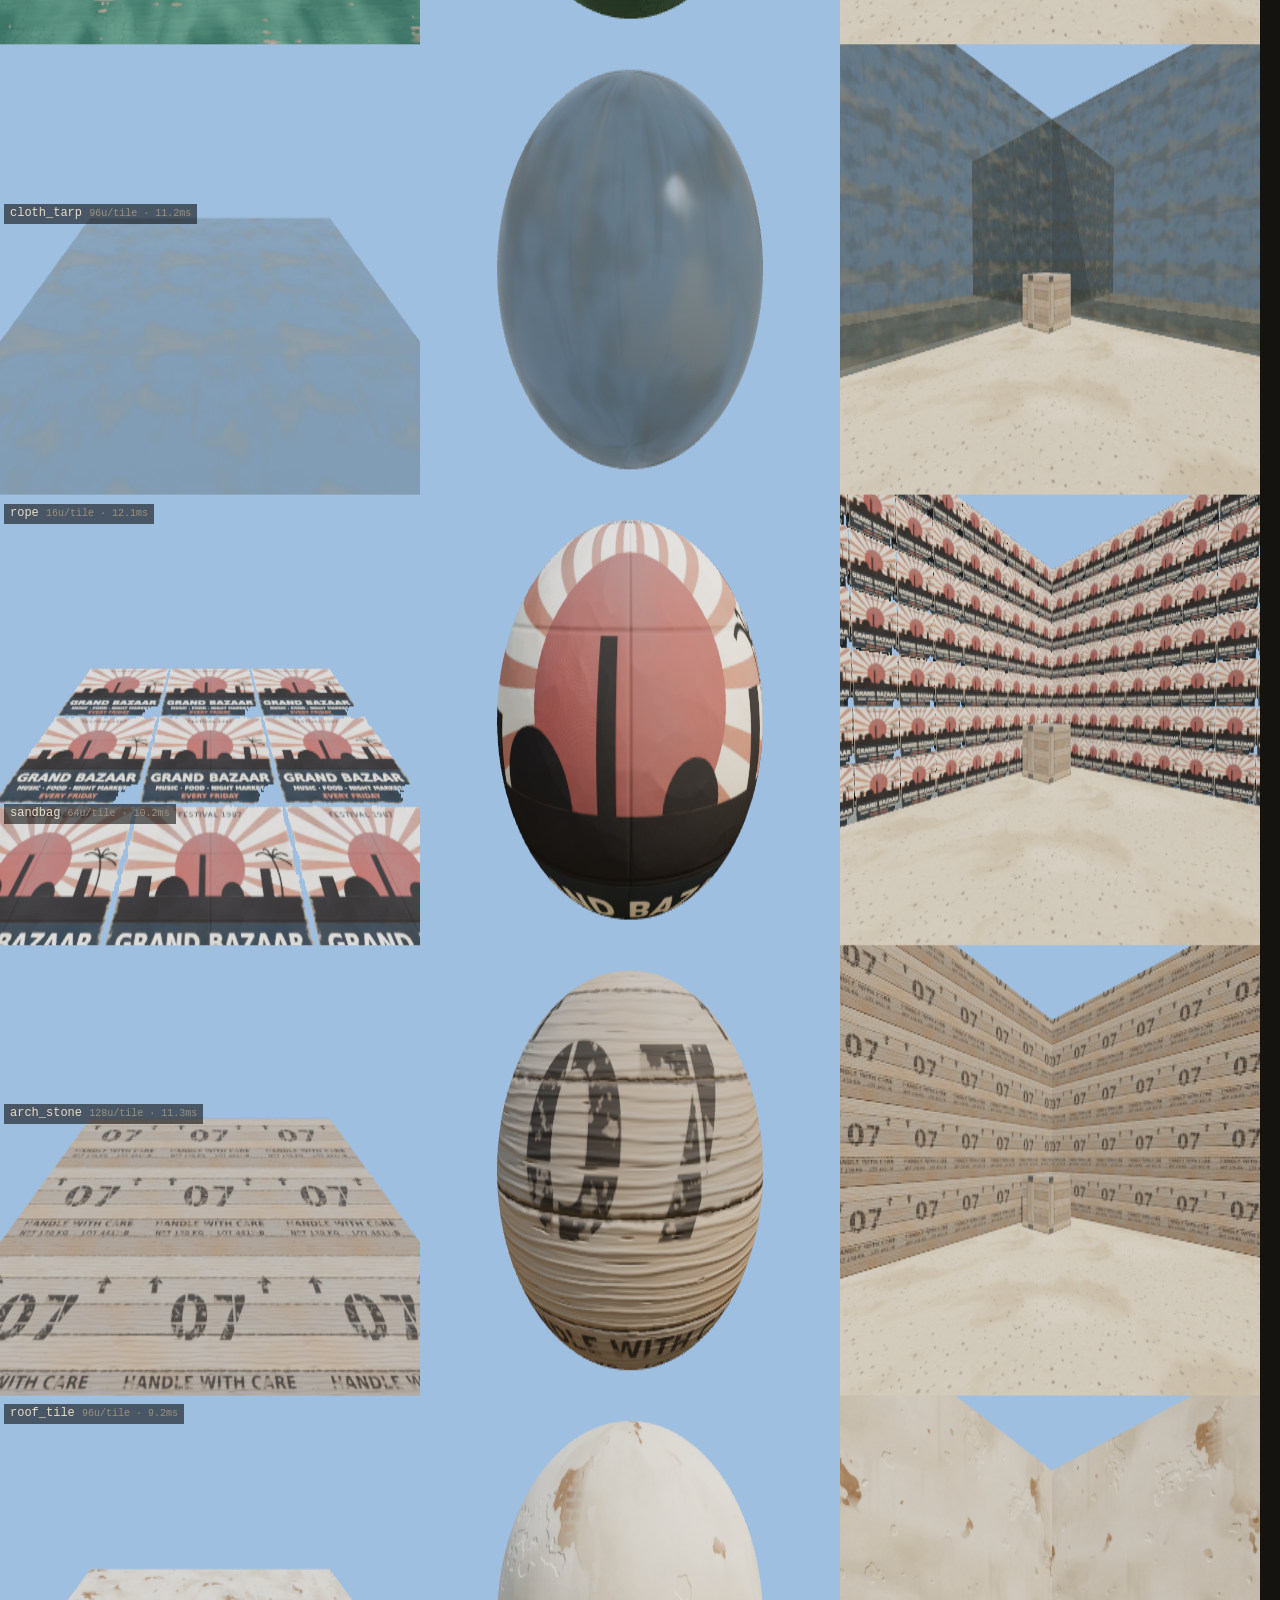
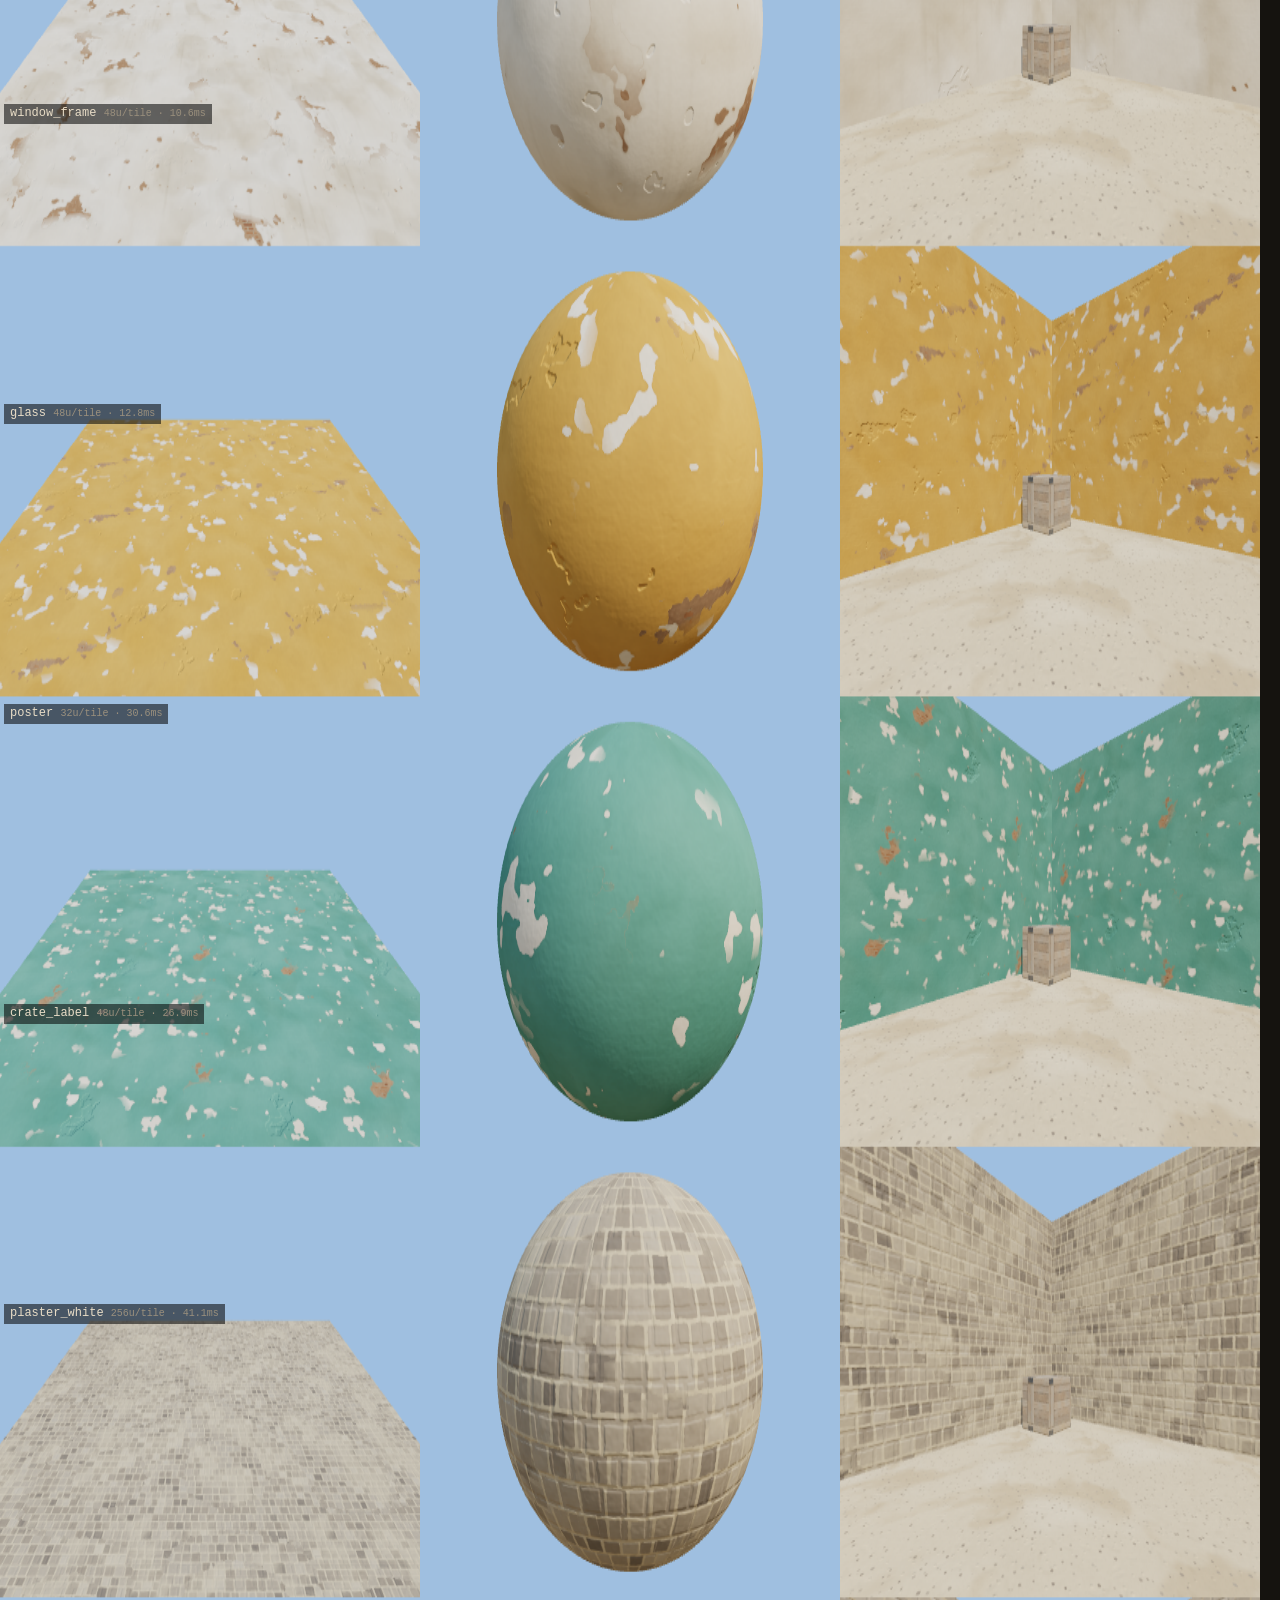
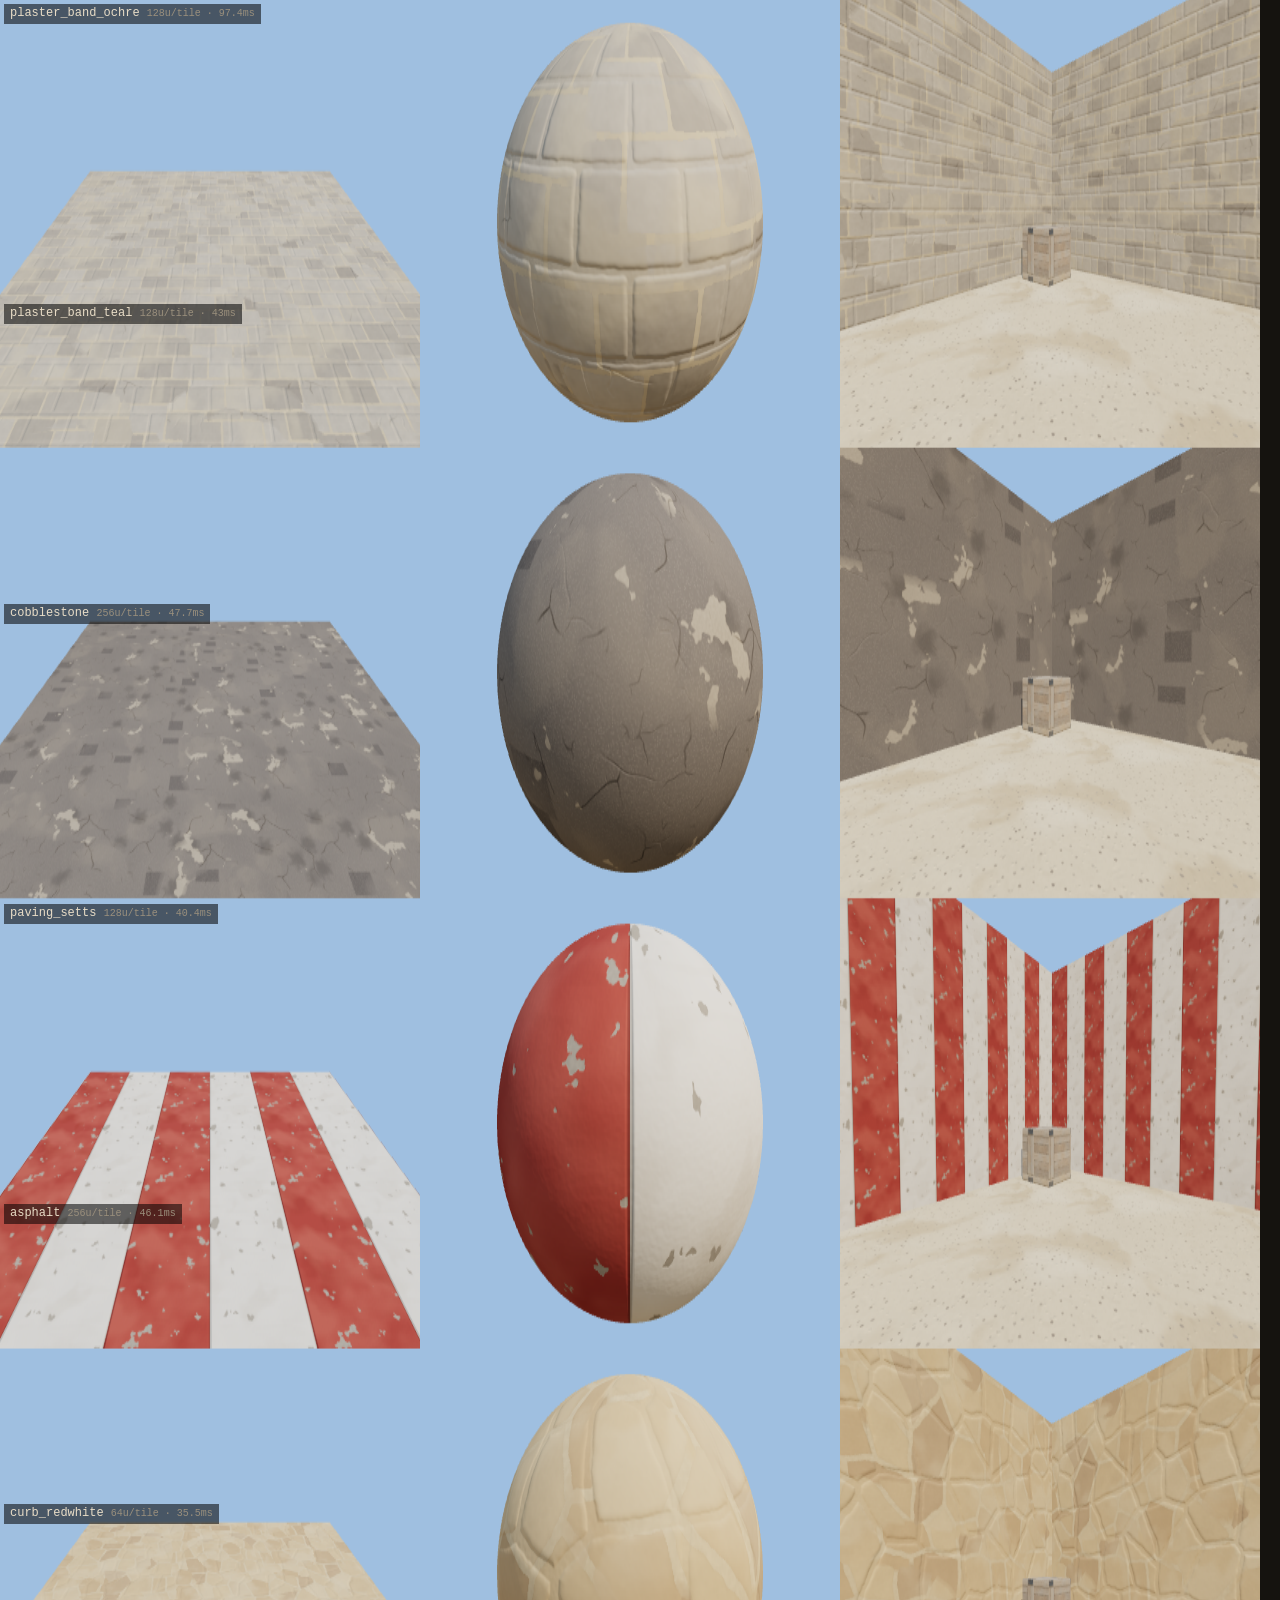
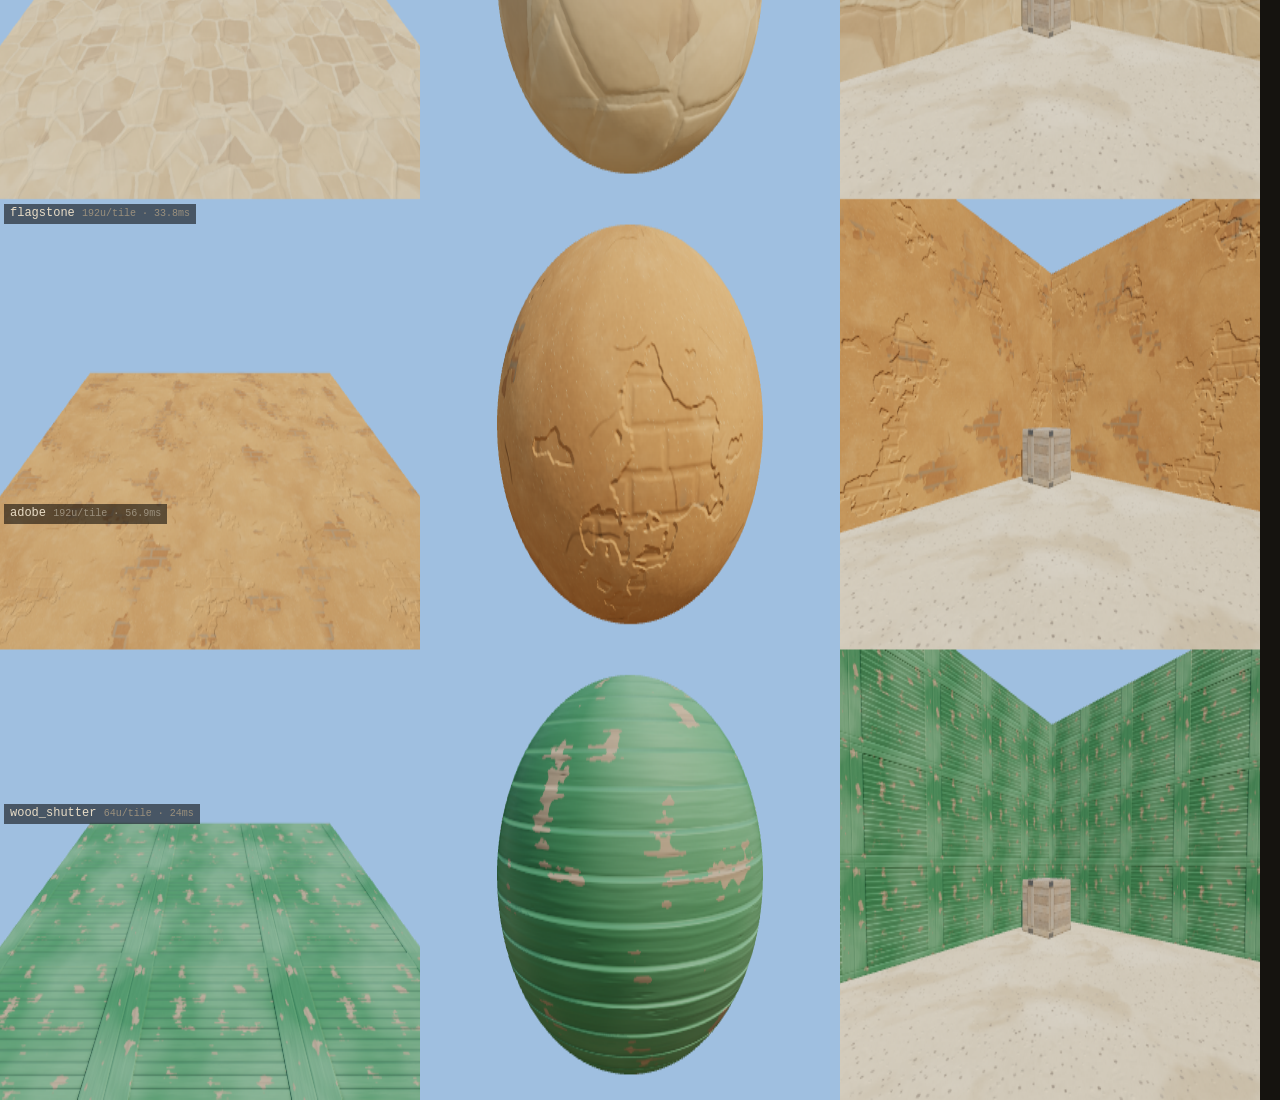
==== commit 85b1968d: "dust2: procedural spatial audio engine 240 WebAudio-synthesised sounds (~560 variations) rendered in" ====
--- a/dust2/tools/texlab.html
+++ b/dust2/tools/texlab.html
@@ -48,22 +48,26 @@
 renderer.shadowMap.type = THREE.PCFSoftShadowMap;
 window.renderer = renderer;
 TextureLib.setRenderer(renderer);
+if (P.has('profile')) TextureLib.setProfile(true);
 
 const t0 = performance.now();
+if (P.has('eager')) TextureLib.setEager(true);
 await TextureLib.ready;
+const readyMs = performance.now() - t0;
+const keys = (P.get('keys') || TextureLib.keys().join(',')).split(',').filter(Boolean);
+TextureLib.preload([...keys, 'sand_floor', 'plaster_wall', 'wood_crate', 'concrete_wall', ...(view === 'decals' ? TextureLib.decalTypes() : [])]);
 // force GPU completion so the timing is honest
 { const px = new Uint8Array(4); const rt = new THREE.WebGLRenderTarget(1, 1); renderer.setRenderTarget(rt); renderer.readRenderTargetPixels(rt, 0, 0, 1, 1, px); renderer.setRenderTarget(null); rt.dispose(); }
 const bakeMs = performance.now() - t0;
 
-const keys = (P.get('keys') || TextureLib.keys().join(',')).split(',').filter(Boolean);
 const labels = document.getElementById('labels');
 function label(x, y, html) { const d = document.createElement('div'); d.className = 'lab'; d.style.left = x + 'px'; d.style.top = y + 'px'; d.innerHTML = html; labels.appendChild(d); }
 
 // ---- lighting rig shared by the 3D views --------------------------------------------------
 function rig(scene, target, size) {
-  const hemi = new THREE.HemisphereLight(0xbcd3ef, 0x9a7e58, 1.15);
+  const hemi = new THREE.HemisphereLight(0xbcd3ef, 0x9a7e58, 0.9);
   scene.add(hemi);
-  const sun = new THREE.DirectionalLight(0xffeed8, 3.4);
+  const sun = new THREE.DirectionalLight(0xffeed8, 2.7);
   sun.position.copy(target).add(new THREE.Vector3(0.55, 0.75, 0.42).normalize().multiplyScalar(size * 3));
   sun.target.position.copy(target);
   sun.castShadow = true;
@@ -151,7 +155,49 @@
 }
 
 const st = TextureLib.stats();
-if (view === 'board') {
+if (view === 'bench') {
+  // stage micro-benchmark: re-bake one material with syncs between passes
+  const { Baker } = await import('../src/art/gpu.js');
+  const { DEFS } = await import('../src/art/gen/index.js');
+  const { LIB, LIB_GROUND, LIB_WOOD } = await import('../src/art/gen/lib.js');
+  const out = [];
+  const sync = (rt) => { const px = new Uint8Array(4); renderer.readRenderTargetPixels(rt, 0, 0, 1, 1, px); };
+  const SYN = {
+    syn_empty: 'void surface(vec2 uv, inout Surf o) { o.h = uv.x; }',
+    syn_gn20: 'void surface(vec2 uv, inout Surf o) { float a = 0.0; for (int i = 0; i < 20; i++) a += gnoise(uv * 32.0 + float(i) * 0.37, vec2(32.0), float(i)); o.h = a; }',
+    syn_vn20: 'void surface(vec2 uv, inout Surf o) { float a = 0.0; for (int i = 0; i < 20; i++) a += vnoise(uv * 32.0 + float(i) * 0.37, vec2(32.0), float(i)); o.h = a; }',
+    syn_h80: 'void surface(vec2 uv, inout Surf o) { float a = 0.0; for (int i = 0; i < 80; i++) a += hash1(floor(uv * 512.0) + float(i), float(i)); o.h = a; }',
+    syn_wor5: 'void surface(vec2 uv, inout Surf o) { float a = 0.0; for (int i = 0; i < 5; i++) a += worley(uv * 16.0 + float(i) * 0.37, vec2(16.0), 0.9, float(i)).w; o.h = a; }',
+    syn_tex20: 'void surface(vec2 uv, inout Surf o) { float a = 0.0; for (int i = 0; i < 20; i++) a += texture(uCanvas, uv * (1.0 + float(i)) + 0.37 * float(i)).r; o.h = a; }',
+  };
+  for (const k of keys) {
+    const def = SYN[k] ? { key: k, glsl: SYN[k], world: 128 } : { ...DEFS[k], key: k };
+    def.lib = LIB + LIB_GROUND + LIB_WOOD;
+    const size = SYN[k] ? 512 : def.size || (def.hero ? 1024 : 512);
+    const b = new Baker(renderer);
+    const fm = b.fieldMaterial(def, size, null);
+    for (let rep = 0; rep < 2; rep++) {
+      const T = {};
+      let t = performance.now();
+      const lap = (n) => { const x = performance.now(); T[n] = +(x - t).toFixed(0); t = x; };
+      const mk = (count, type, mips) => new THREE.WebGLRenderTarget(size, size, { count, type, depthBuffer: false, generateMipmaps: mips, minFilter: mips ? THREE.LinearMipmapLinearFilter : THREE.LinearFilter });
+      const field = mk(2, THREE.HalfFloatType, false);
+      renderer.setRenderTarget(field); b.quad.material = fm; renderer.render(b.scene, b.cam); sync(field); lap('field');
+      renderer.setRenderTarget(field); renderer.render(b.scene, b.cam); sync(field); lap('field2');
+      const o1 = mk(3, THREE.UnsignedByteType, false);
+      b.final.uniforms.tA.value = field.textures[0]; b.final.uniforms.tB.value = field.textures[1];
+      b.final.uniforms.uRes.value.set(size, size); b.final.uniforms.uPx.value.set(1 / size, 1 / size);
+      b.quad.material = b.final; renderer.setRenderTarget(o1); renderer.render(b.scene, b.cam); sync(o1); lap('final');
+      const o2 = mk(3, THREE.UnsignedByteType, true);
+      renderer.setRenderTarget(o2); renderer.render(b.scene, b.cam); sync(o2); lap('final+mips');
+      renderer.setRenderTarget(null);
+      field.dispose(); o1.dispose(); o2.dispose();
+      out.push(k + ' ' + size + ' ' + JSON.stringify(T));
+    }
+  }
+  console.log('BENCH\n' + out.join('\n'));
+  window.__BENCH = out;
+} else if (view === 'board') {
   const [, H] = layout(3, keys.length);
   keys.forEach((k, i) => {
     const y = i * CH;
@@ -203,8 +249,8 @@
   });
 }
 
-document.getElementById('stat').textContent = `bake ${bakeMs.toFixed(0)} ms (lib ${st.ms} ms, ${st.mode}) · ${keys.length} materials · ${renderer.info.memory.textures} textures`;
-window.__TEXLAB = { bakeMs, stats: st, maxAniso: renderer.capabilities.getMaxAnisotropy() };
+document.getElementById('stat').textContent = `bake ${bakeMs.toFixed(0)} ms (ready ${readyMs.toFixed(0)} ms, ${st.mode}, ${st.baked} baked) · ${keys.length} materials · ${renderer.info.memory.textures} textures`;
+window.__TEXLAB = { bakeMs, readyMs, stats: st, maxAniso: renderer.capabilities.getMaxAnisotropy() };
 window.__TEXLAB_READY = true;
 </script>
 </body>
